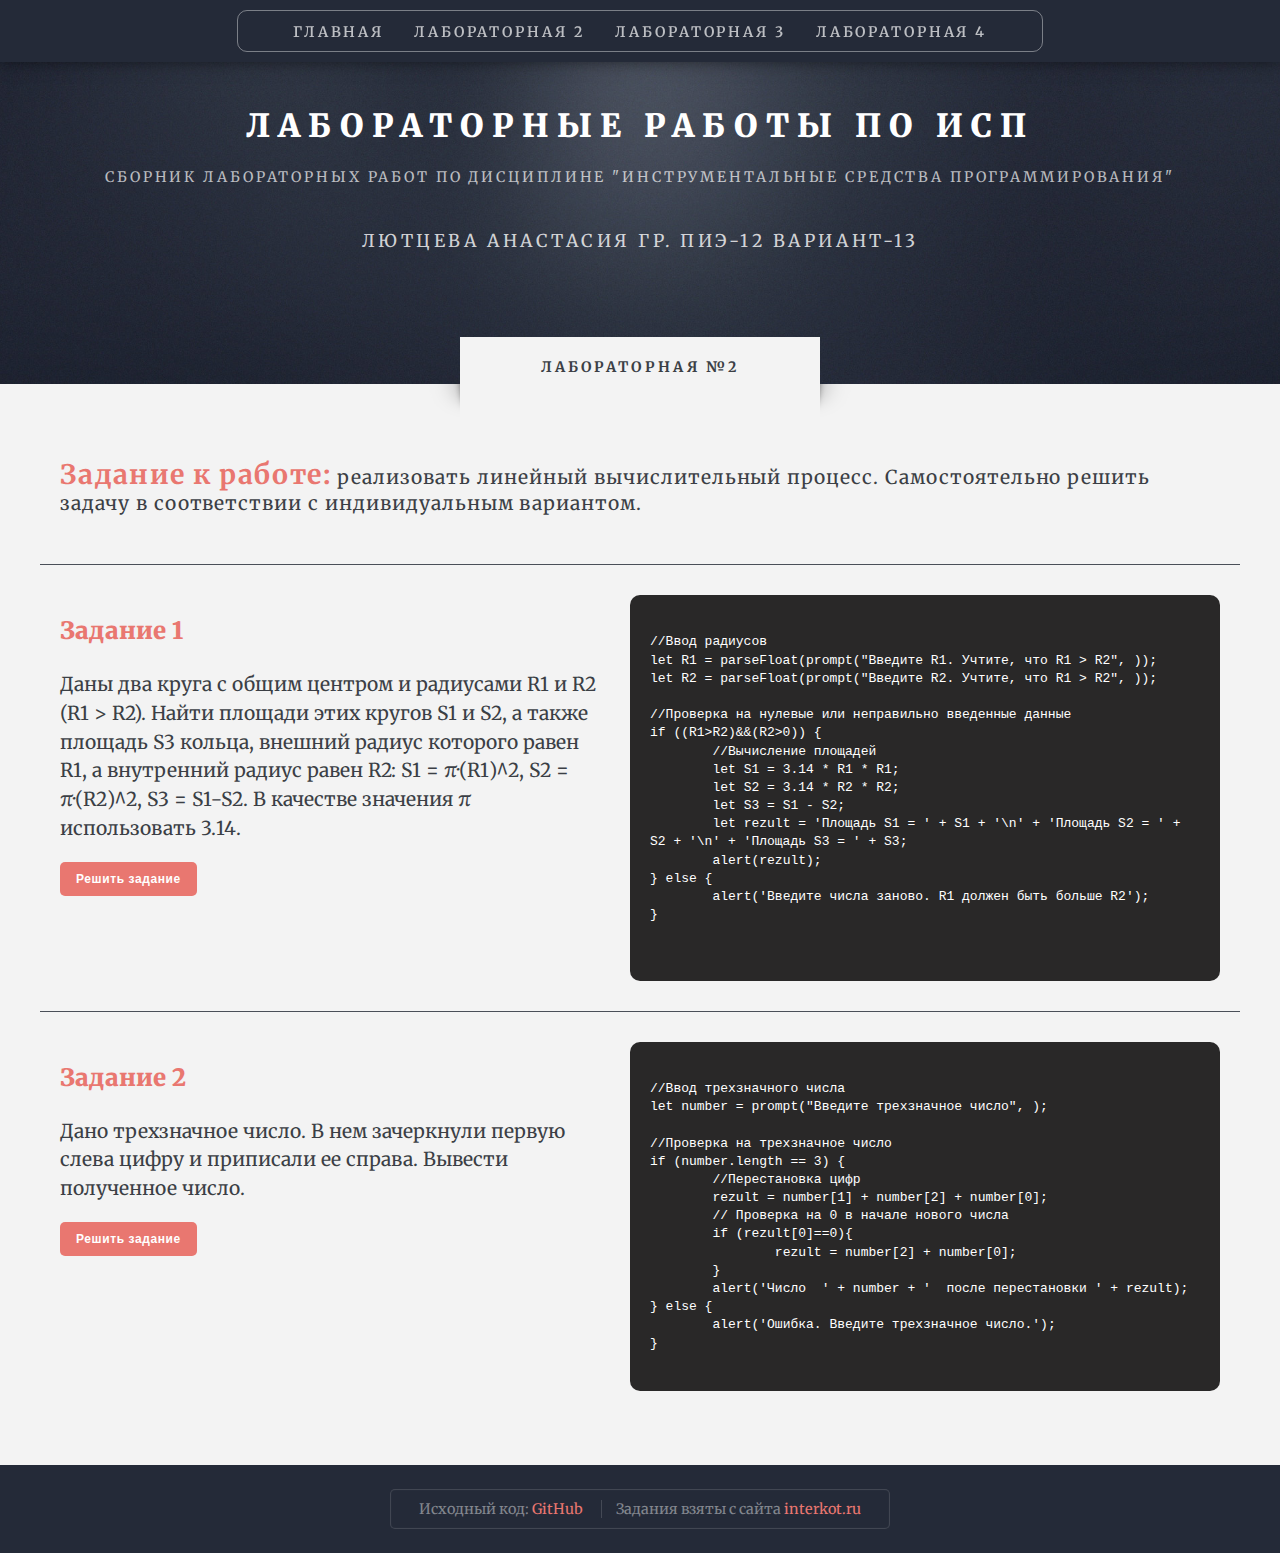
==== pages/lab2.html @ 04cae2e7 "доработан js, именование стилей по БЭМ" ====
<!DOCTYPE HTML>
<html lang="ru">

<head>
	<title>ИСП лабораторные работы</title>
	<meta charset="utf-8">
	<meta name="viewport" content="width=device-width, initial-scale=1">
	<link href="https://fonts.googleapis.com/css2?family=Merriweather:wght@400&display=swap" rel="stylesheet">
	<link rel="stylesheet" href="../css/test.css">
	<link rel="stylesheet" href="../css/header.css">
	<link rel="stylesheet" href="../css/menu.css">
	<link rel="stylesheet" href="../css/contents.css">
	<link rel="stylesheet" href="../css/footer.css">
	<link rel="stylesheet" href="../css/style.css">
</head>

<body>
	<header class="header header__background">
		<nav class="menu" id="display_nav">
			<ul class="menu__list">
				<li class="menu__item"><a class="menu__link" href="../index.html">Главная</a></li>
				<li class="menu__item"><a class="menu__link" href="../pages/lab2.html">Лабораторная 2</a></li>
				<li class="menu__item"><a class="menu__link" href="../pages/lab3.html">Лабораторная 3</a></li>
				<li class="menu__item"><a class="menu__link" href="../pages/lab4.html">Лабораторная 4</a></li>
			</ul>
			<button class="menu__hamburger" onclick="changing_display()">☰</button>
		</nav>

		<div class="header__content">
			<h1 class="header__title">Лабораторные работы по ИСП</h1>
			<p class="header__subtitle">Сборник лабораторных работ по дисциплине "Инструментальные средства
				программирования"</p>
			<p class="header__author">Лютцева Анастасия гр. ПИЭ-12 вариант-13</p>
		</div>
	</header>

	<div class="content content_background">
		<div class="content__title content__title_background-color">Лабораторная №2</div>
		<div class="content__container-lab">
			<div class="content__assignment-to-work">
				<p><strong>Задание к работе:</strong> реализовать линейный вычислительный процесс. Самостоятельно решить
					задачу в соответствии с индивидуальным вариантом.</p>
			</div>
			<hr class="content__hr-shelf">
			<div class="content__assignment">
				<div class="content__assignment-text">
					<h2><strong>Задание 1</strong></h2>
					<p>Даны два круга с общим центром и радиусами R1 и R2 (R1 > R2). Найти площади этих кругов S1 и S2,
						а также площадь S3 кольца, внешний радиус которого равен R1, а внутренний радиус равен R2: S1 =
						π·(R1)^2, S2 = π·(R2)^2, S3 = S1−S2. В качестве значения π использовать 3.14.</p>
					<button class="content__button content__button_background-color" onclick="area_of_circle()">Решить
						задание</button>
				</div>
				<div class="content__assignment-code">
					<code>
//Ввод радиусов
let R1 = parseFloat(prompt("Введите R1. Учтите, что R1 > R2", ));
let R2 = parseFloat(prompt("Введите R2. Учтите, что R1 > R2", ));
	
//Проверка на нулевые или неправильно введенные данные
if ((R1>R2)&&(R2>0)) {
	//Вычисление площадей
	let S1 = 3.14 * R1 * R1;
	let S2 = 3.14 * R2 * R2;
	let S3 = S1 - S2;
	let rezult = 'Площадь S1 = ' + S1 + '\n' + 'Площадь S2 = ' + S2 + '\n' + 'Площадь S3 = ' + S3;
	alert(rezult);
} else {
	alert('Введите числа заново. R1 должен быть больше R2');
}
	
					</code>
				</div>
			</div>
			<hr class="content__hr-shelf">
			<div class="content__assignment">
				<div class="content__assignment-text">
					<h2><strong>Задание 2</strong></h2>
					<p>Дано трехзначное число. В нем зачеркнули первую слева цифру и приписали ее справа. Вывести
						полученное число.</p>
					<button class="content__button content__button_background-color" onclick="transposition()">Решить
						задание</button>
				</div>
				<div class="content__assignment-code">
					<code>
//Ввод трехзначного числа
let number = prompt("Введите трехзначное число", );
	
//Проверка на трехзначное число
if (number.length == 3) {
	//Перестановка цифр
	rezult = number[1] + number[2] + number[0];
	// Проверка на 0 в начале нового числа
	if (rezult[0]==0){
		rezult = number[2] + number[0];
	}
	alert('Число  ' + number + '  после перестановки ' + rezult);
} else {
	alert('Ошибка. Введите трехзначное число.');
}
					</code>
				</div>
			</div>
		</div>
	</div>

	<footer class="footer">
		<div class="footer__content">
			<ul class="footer__list">
				<li class="footer__item">Исходный код: <a class="footer__link"
						href="https://github.com/AnastasiaLutc/lutcevaaa_pie_12">GitHub</a></li>
				<li class="footer__item">Задания взяты с сайта <a class="footer__link"
						href="https://interkot.ru/lessons/basic_programm_1/">interkot.ru</a></li>
			</ul>
		</div>
	</footer>

	<script src="../js/menu_display.js"></script>
	<script src="../js/lab2.js"></script>
</body>

</html>
---- css/header.css ----
.header {
    display: flex;
    align-items: center;
    justify-content: center;
    position: relative;
}

.header__background {
    height: 24em;
    background: url("../images/banner.jpg") center center;
    background-size: cover;
    background-position: center;
    padding: 0;
    margin: 0;
}

.header__content {
    width: 100%;
    text-align: center;
    position: relative;
}

.header__title {
    font-weight: 900;
    text-transform: uppercase;
    color: #fff;
    font-size: 2em;
    letter-spacing: 0.25em;
    margin-top: 0;
}

.header__subtitle {
    color: rgba(255, 255, 255, 0.69);
    text-transform: uppercase;
    margin: 1.25em 0 0 0;
    display: block;
    letter-spacing: 0.2em;
    font-size: 0.9em;
}

.header__author {
    color: rgba(255, 255, 255, 0.8);
    text-transform: uppercase;
    margin: 2.5em 0 1.5em 0;
    display: block;
    letter-spacing: 0.2em;
    font-size: 1.1em;
}

@media screen and (max-width: 1200px) {
    .header__background {
        height: 22em;
    }

    .header__title {
        font-size: 1.6em;
    }

    .header__subtitle,
    .header__author {
        font-size: 0.75em;
    }
}

@media screen and (max-width: 900px) {
    .header__background {
        height: 21em;
    }
}

@media screen and (max-width: 750px) {
    .header__background {
        height: 18em;
    }

    .header__title {
        font-size: 1.3em;
    }

    .header__subtitle,
    .header__author {
        font-size: 0.7em;
    }
}

@media screen and (max-width: 480px) {
    .header__background {
        height: 18em;
    }

    .header__title {
        font-size: 1.15em;
    }

    .header__subtitle,
    .header__author {
        font-size: 0.65em;
    }
}

@media screen and (max-width: 320px) {
    .header__background {
        height: 15em;
    }

    .header__title {
        font-size: 1em;
    }

    .header__subtitle,
    .header__author {
        font-size: 0.5em;
        margin: 1em 0;
    }
}
---- css/menu.css ----
/* Меню */
.menu {
    display: flex;
    justify-content: center;
    background-color: #242A38;
    position: fixed;
    top: 0;
    width: 100%;
    z-index: 1000;
    padding: 10px 0;
    box-shadow: 0 0 15px rgba(0, 0, 0, 0.5);
}

.menu__list {
    list-style: none;
    margin: 0;
    display: flex;
    justify-content: space-between;
    border: 1px solid rgba(255, 255, 255, 0.4);
    border-radius: 10px;
    padding: 10px 40px;
}

.menu__item {
    margin: 0 15px;
}

.menu__link {
    color: rgba(255, 255, 255, 0.7);
    text-transform: uppercase;
    font-weight: 600;
    letter-spacing: 0.2em;
    font-size: 0.9em;
    text-decoration: none;
    transition: color 0.3s ease, border-bottom 0.3s ease;
    border-bottom: 1px solid transparent;
}

.menu__link:hover {
    color: rgba(255, 255, 255, 1);
    border-bottom: 1px solid rgba(255, 255, 255, 0.8);
}

.menu__hamburger {
    display: none; /* Не отображать кнопку по умолчанию */
}

@media screen and (max-width: 1200px) {
    .menu__list {
        justify-content: space-between;
        padding: 15px 40px;
    }

}

@media screen and (max-width: 900px) {
    .menu__list {
        justify-content: space-between;
        padding: 15px 20px;
    }

    .menu__item {
        margin: 0 10px;
    }

}

@media screen and (max-width: 760px) {
    .menu {
        min-height: 34px;
    }

    .menu__list {
        display: none;
        flex-direction: column;
    }
    
    .menu__link {
        font-size: 0.8em;
    }

    .menu.menu_changing-display .menu__list {
        border: none;
        display: block;
        text-align: left;
    }

    .menu__hamburger {
        position: absolute;
        right: 10px;
        top: 10px;
        display: block;
        background: none;
        border: none;
        color: rgba(255, 255, 255, 0.8);
        font-size: 1.5em;
    }
}

@media screen and (max-width: 320px) {
    .menu {
        min-height: 28px;
    }
}
---- css/contents.css ----
.content {
    position: relative;
    padding: 4em 0 4em 0;
}

.content__title {
    position: absolute;
    left: 50%;
    text-align: center;
    text-transform: uppercase;
    display: block;
    font-weight: 700;
    letter-spacing: 0.2em;
    font-size: 0.9em;
    width: 25em;
    height: 3.25em;
    top: -3.25em;
    line-height: 3.25em;
    margin-left: -12.5em;
    padding-top: 0.5em;
}

.content__title:before {
    content: '';
    position: absolute;
    bottom: -28px;
    left: -35px;
    width: 35px;
    height: 35px;
    background: url("../images/shadow.png");
}

.content__title:after {
    transform: scaleX(-1);
    content: '';
    position: absolute;
    bottom: -28px;
    right: -35px;
    width: 35px;
    height: 35px;
    background: url("../images/shadow.png");
}

.content_background {
    background: #f3f3f3;
}

.content__title_background-color {
    background: #f3f3f3;
    color: #3b3f45;
}

.content__container-lab {
    display: flex;
    flex-direction: column;
    padding: 0 40px;
}

.content__assignment-to-work {
    padding: 10px 20px;
}

.content__assignment-to-work strong {
    font-size: 1.4em;
    letter-spacing: 0.05em;
    color:#e97770;
}

.content__assignment-to-work p {
    margin: 0 0 1em 0;
    font-size: 1.2em;
    letter-spacing: 0.05em;
    color:#3b3f45;
}

.content__hr-shelf {
    margin: 20px 0;
    height: 0;
    border: none;
    border-top: 1.5px solid #4a4f58;
}

/* Стиль для вывода задания и кода в две колонки */
.content__assignment {
    display: flex;
    padding: 10px 20px;
    gap: 20px;
}

.content__assignment-text, .content__assignment-code {
    width: 48%; 
}

.content__assignment-text h2 {
    font-size: 1.5em;
    margin-bottom: 1em;
    color:#e97770;
}

.content__assignment-text p {
    font-size: 1.2em;
    line-height: 1.5;
    color:#3b3f45;
}

.content__assignment-text-img {
    margin: 0px 0px 10px;
    width: 100%;
}


.content__assignment-code {
    padding: 20px;
    border-radius: 10px;
    font-family: 'Courier New', monospace;
    font-size: 1em;
    background-color: #292828;
}

.content__assignment-code code {
    display: block;
    white-space: pre-wrap; /* Чтобы длинные строки кода переносились */
    line-height: 1.4;
    color: #fff;
}

.content__assignment-rezult {
    color: #292828;
    background-color: #ffffff;
    padding: 10px;
    border-radius: 10px;
    margin: 10px 0px;
    max-width: 85%;
    min-height: 20px;
    height: fit-content;
}

.content__button {
    display: inline-block;
    padding: 10px 16px;
    font-size: 12px;
    font-weight: bold;
    text-align: center;
    border-radius: 5px;
    letter-spacing: 0.05em;
    cursor: pointer;
    transition: background 0.3s ease, box-shadow 0.3s ease;
    border: none;
}

.content__button_background-color {
    background-color: #e97770;
    color: #fff;
}

.content__button:hover {
    background-color: #d76560;
    box-shadow: 0 4px 15px rgba(0, 0, 0, 0.2);
}

.content__button:active {
    background-color: #c65551;
    box-shadow: inset 0 3px 5px rgba(0, 0, 0, 0.2);
}

.content__assignment-text input {
    color: #292828;
    background-color: #ffffff;
    padding: 10px;
    border-radius: 10px;
    margin: 10px 20px 10px 0px;
    height: 20px;
}


.container-tiles {
    display: flex;
    justify-content: space-evenly;
    flex-wrap: wrap;
    text-align: center;
}

.tile {
    background-color: #fff;
    border-radius: 8px;
    box-shadow: 0 0 10px rgba(0, 0, 0, 0.1);
}

.tile_sizes {
    width: 28%;
    margin-bottom: 20px;
    padding: 20px;
}

.tile__title {
    text-decoration: none;
    transition: color 0.3s ease, border-bottom 0.3s ease;
    color: #e97770;
    border-bottom: 1px solid transparent;
    font-size: 24px;
    margin-bottom: 10px;
}

.tile__title:hover {
    color: rgb(224, 90, 90);
    border-bottom: 1px solid rgba(224, 90, 90, 0.8);
}

.tile__description {
    margin: 0 0 10px 0;
    font-size: 16px;
}

.tile__description strong {
    color: #e97770;
}

.tile__description_margin-top {
    margin-top: 20px;
}

.tile__description_margin-bottom {
    margin-bottom: 20px;
}

.tile__description_text-bold {
    font-weight: bold;
}

.tile__button {
    display: inline-block;
    padding: 10px 16px;
    font-size: 12px;
    font-weight: bold;
    text-align: center;
    border-radius: 5px;
    letter-spacing: 0.05em;
    cursor: pointer;
    transition: background 0.3s ease, box-shadow 0.3s ease;
    text-decoration: none;
}

.tile__button_background-color {
    background-color: #e97770;
    color: #fff;
}

.tile__button:hover {
    background-color: #d76560;
    box-shadow: 0 4px 15px rgba(0, 0, 0, 0.2);
}

.tile__button:active {
    background-color: #c65551;
    box-shadow: inset 0 3px 5px rgba(0, 0, 0, 0.2);
}


@media screen and (max-width: 1200px) {
    .content {
        position: relative;
        padding: 3em 0;
    }

    .content__assignment {
        gap: 10px;
    }

    .tile_sizes {
        width: 27%;
    }

    .tile__title {
        font-size: 1.7em;
    }

    .tile__description {
        font-size: 1em;
    }

    .tile__button {
        padding: 12px 18px;
        font-size: 12px;
    }

}

@media screen and (max-width: 900px) {
    .content__assignment {
        flex-direction: column;
    }

    .content__assignment-text {
        width: 100%; 
    }
    .content__assignment-code {
        width: auto;
    }

    .content__assignment-text h2,
    .content__assignment-to-work strong {
        font-size: 1.4em;
    }

    .content__assignment-text p,
    .content__assignment-to-work p {
        font-size: 1.1em;
    }

    .content__assignment-code {
        padding: 15px;
        font-size: 0.9em;
    }

    .tile_sizes {
        width: 43%;
    }

    .tile__title {
        font-size: 1.6em;
    }

    .tile__description {
        font-size: 0.95em;
    }

    .tile__button {
        padding: 12px 18px;
        font-size: 11px;
    }

}


@media screen and (max-width: 750px) {
    .content__title {
        font-size: 0.75em;
        width: 20em;
        margin-left: -11em;
    }

    .content__container-lab {
        padding: 0 20px;
    }

    .content__assignment-text h2,
    .content__assignment-to-work strong {
        font-size: 1.3em;
    }

    .content__assignment-text p,
    .content__assignment-to-work p {
        font-size: 1em;
    }

    .content__assignment-code {
        padding: 10px;
        font-size: 0.85em;
    }

    .tile_sizes {
        width: 40%;
        margin-bottom: 30px;
        padding: 15px;
    }

    .tile_sizes:last-child {
        margin-bottom: 0;
    }

    .tile__title {
        font-size: 1.5em;
    }

    .tile__description {
        font-size: 0.9em;
    }

    .tile__button {
        padding: 10px 15px;
        font-size: 10px;
    }

}


@media screen and (max-width: 480px) {
    .content {
        position: relative;
        padding: 2em 0;
    }

    .content__title {
        font-size: 0.7em;
        width: 20em;
        margin-left: -10em;
    }

    .content__container-lab {
        padding: 10px 15px;
    }

    .content__assignment-text h2,
    .content__assignment-to-work strong {
        font-size: 1.2em;
    }

    .content__assignment-text p,
    .content__assignment-to-work p {
        font-size: 0.95em;
    }

    .content__assignment-code {
        padding: 8px;
        font-size: 0.8em;
    }

    .tile_sizes {
        width: 80%;
        margin-bottom: 20px;
        padding: 15px;
    }

    .tile_sizes:last-child {
        margin-bottom: 0;
    }

    .tile__title {
        font-size: 1em;
    }

    .tile__description {
        font-size: 0.75em;
    }

    .tile__description_margin-top {
        margin-top: 15px;
    }

    .tile__description_margin-bottom {
        margin-bottom: 15px;
    }

    .tile__button {
        padding: 10px 15px;
        font-size: 9px;
        font-weight: 500;
    }

}


@media screen and (max-width: 340px) {
    .content {
        position: relative;
        padding: 1.5em 0;
    }

    .content__title {
        font-size: 0.6em;
        width: 20em;
        margin-left: -10em;
    }

    .content__container-lab {
        padding: 10px 15px;
    }

    .content__assignment-text h2,
    .content__assignment-to-work strong {
        font-size: 1.2em;
    }

    .assignment-text p {
        font-size: 0.95em;
    }

    .content__assignment-code {
        padding: 8px;
        font-size: 0.8em;
    }

    .tile_sizes {
        width: 80%;
        margin-bottom: 20px;
        padding: 15px;
    }

    .tile_sizes:last-child {
        margin-bottom: 0;
    }

    .tile__title {
        font-size: 1em;
    }

    .tile__description {
        font-size: 0.75em;
    }

    .tile__description_margin-top {
        margin-top: 15px;
    }

    .tile__description_margin-bottom {
        margin-bottom: 15px;
    }

    .tile__button {
        padding: 10px 15px;
        font-size: 9px;
        font-weight: 500;
    }

}
---- css/footer.css ----
.footer {
    background: #242A38;
    color: rgba(255, 255, 255, 0.5);
    padding: 24px 0;
    text-align: center;
}

.footer__list {
    display: inline-block;
    border-radius: 0.35em;
    box-shadow: inset 0px 0px 1px 1px rgba(255, 255, 255, 0.15);
    color: rgba(255, 255, 255, 0.436);
    padding: 0.75em 2em;
    font-size: 0.9em;
    margin: 0;
}

.footer__item {
    display: inline-block;
    margin-left: 1em;
    padding-left: 1em;
    border-left: solid 1px rgba(255, 255, 255, 0.15);
}

.footer__item:first-child {
    border-left: 0;
    margin-left: 0;
    padding-left: 0;
}

.footer__link {
    color: #e97770;
    text-decoration: none;
}

.footer__link:hover {
    text-decoration: underline;
}

@media screen and (max-width: 1200px) {
    .footer {
        padding: 20px 0;
    }

    .footer__list {
        padding: 0.7em 1.8em;
        font-size: 0.8em;
    }
}

@media screen and (max-width: 750px) {
    .footer__list {
        padding: 0.7em 1.8em;
        font-size: 0.75em;
    }
}

@media screen and (max-width: 480px) {
    .footer__list {
        padding: 0.7em 1.8em;
        font-size: 0.6em;
    }
}

@media screen and (max-width: 360px) {

    .footer__list {
        display: inline-flex;
        padding: 0.7em 1.8em;
        font-size: 0.55em;
        flex-direction: column;
    }

    .footer__item {
        border-left: none;
    }

}
---- css/style.css ----
body {
    font-family: 'Merriweather', serif;
    width: 100%;
    margin: 0;
}
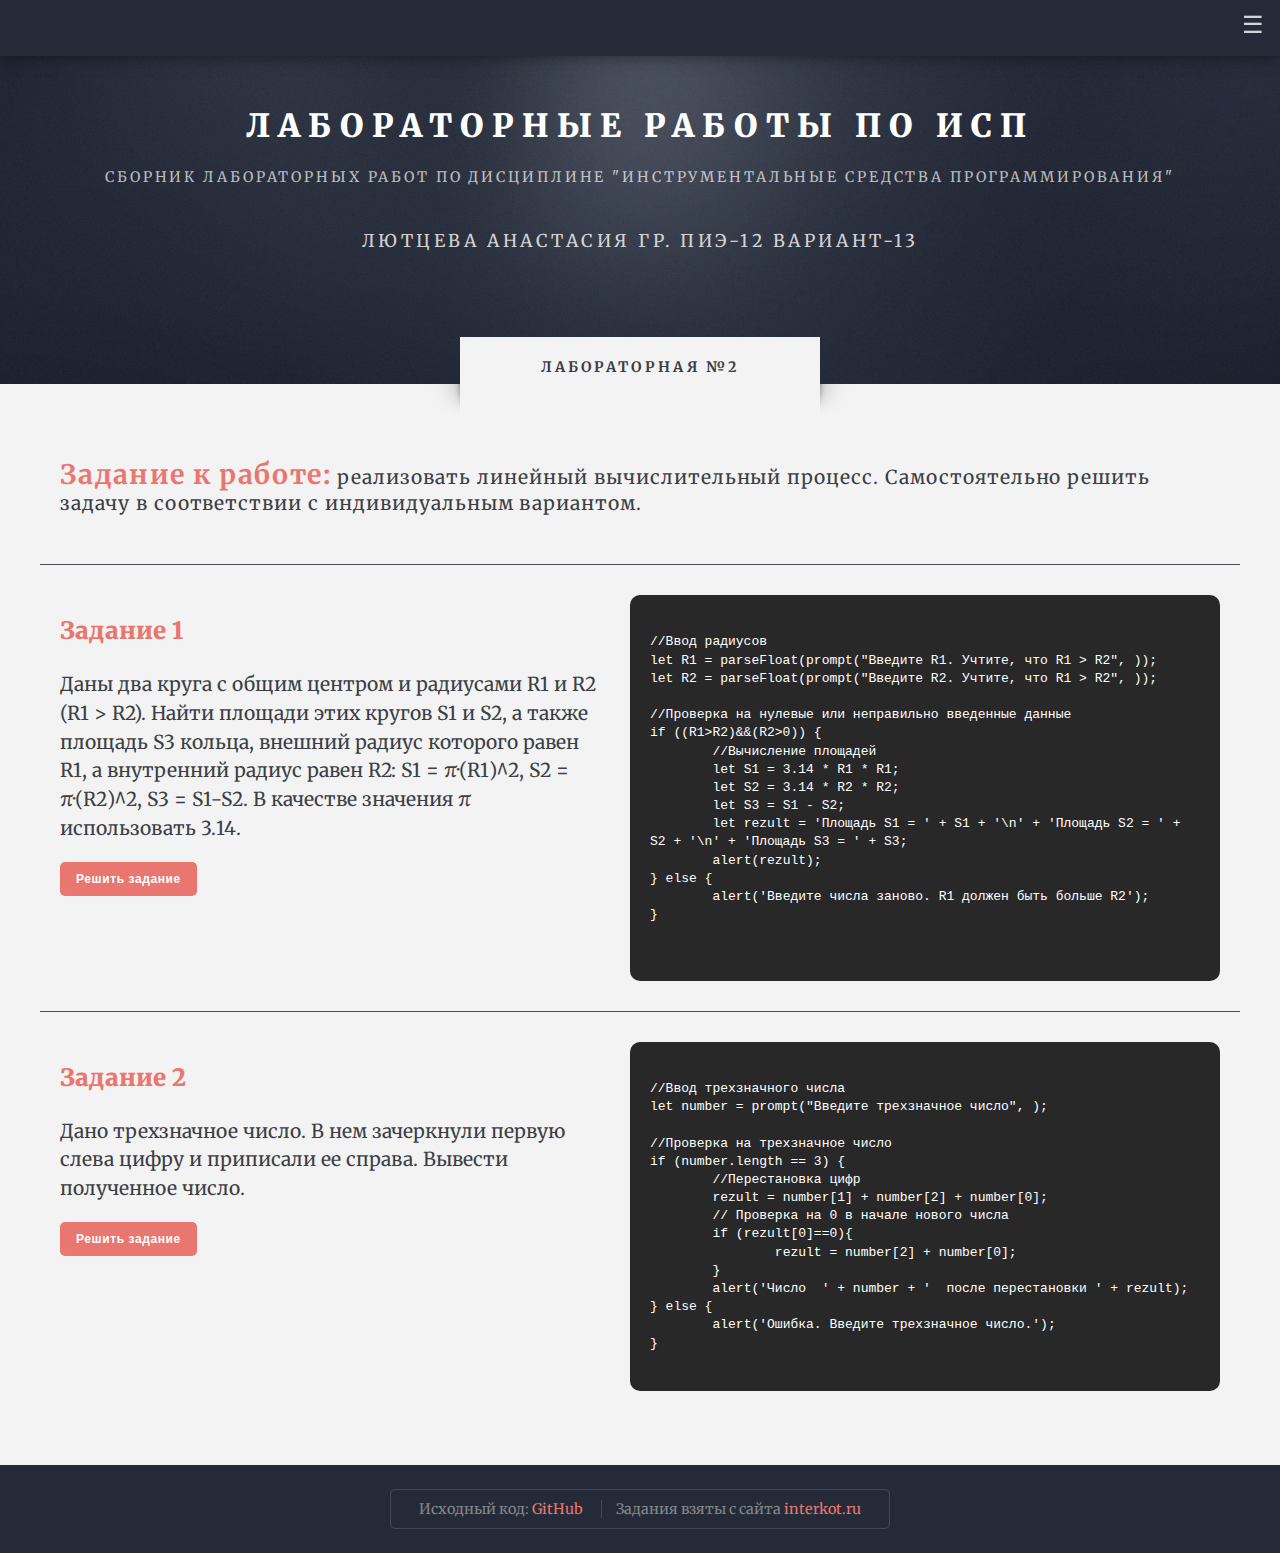
==== commit 17380b78: "закончена работа над 5 лр" ====
--- a/pages/lab2.html
+++ b/pages/lab2.html
@@ -22,6 +22,9 @@
 				<li class="menu__item"><a class="menu__link" href="../pages/lab2.html">Лабораторная 2</a></li>
 				<li class="menu__item"><a class="menu__link" href="../pages/lab3.html">Лабораторная 3</a></li>
 				<li class="menu__item"><a class="menu__link" href="../pages/lab4.html">Лабораторная 4</a></li>
+                <li class="menu__item"><a class="menu__link" href="../pages/lab5.html">Лабораторная 5</a></li>
+				<li class="menu__item"><a class="menu__link" href="../pages/lab6.html">Лабораторная 6</a></li>
+				<li class="menu__item"><a class="menu__link" href="../pages/lab7.html">Лабораторная 7</a></li>
 			</ul>
 			<button class="menu__hamburger" onclick="changing_display()">☰</button>
 		</nav>
--- a/css/menu.css
+++ b/css/menu.css
@@ -45,31 +45,7 @@
     display: none; /* Не отображать кнопку по умолчанию */
 }
 
-@media screen and (max-width: 1200px) {
-    .menu__list {
-        justify-content: space-between;
-        padding: 15px 40px;
-    }
-
-}
-
-@media screen and (max-width: 900px) {
-    .menu__list {
-        justify-content: space-between;
-        padding: 15px 20px;
-    }
-
-    .menu__item {
-        margin: 0 10px;
-    }
-
-}
-
-@media screen and (max-width: 760px) {
-    .menu {
-        min-height: 34px;
-    }
-
+@media screen and (max-width: 1450px) {
     .menu__list {
         display: none;
         flex-direction: column;
@@ -95,6 +71,31 @@
         color: rgba(255, 255, 255, 0.8);
         font-size: 1.5em;
     }
+
+    .menu {
+        min-height: 36px;
+    }
+
+}
+
+/* @media screen and (max-width: 900px) {
+    .menu__list {
+        justify-content: space-between;
+        padding: 15px 20px;
+    }
+
+    .menu__item {
+        margin: 0 10px;
+    }
+
+} */
+
+@media screen and (max-width: 760px) {
+    .menu {
+        min-height: 34px;
+    }
+
+    
 }
 
 @media screen and (max-width: 320px) {
--- a/css/contents.css
+++ b/css/contents.css
@@ -103,12 +103,6 @@
     color:#3b3f45;
 }
 
-.content__assignment-text-img {
-    margin: 0px 0px 10px;
-    width: 100%;
-}
-
-
 .content__assignment-code {
     padding: 20px;
     border-radius: 10px;
--- a/css/style.css
+++ b/css/style.css
@@ -3,3 +3,18 @@
     width: 100%;
     margin: 0;
 }
+
+.image-used-in-lab {
+    position: relative;
+    
+}
+.image-used-in-lab_width-100 {
+    width: 100%;
+}
+.image-used-in-lab_margin-bottom {
+    margin-bottom: 10px;
+}
+.image-used-in-lab_width-auto {
+    width: auto;
+}
+
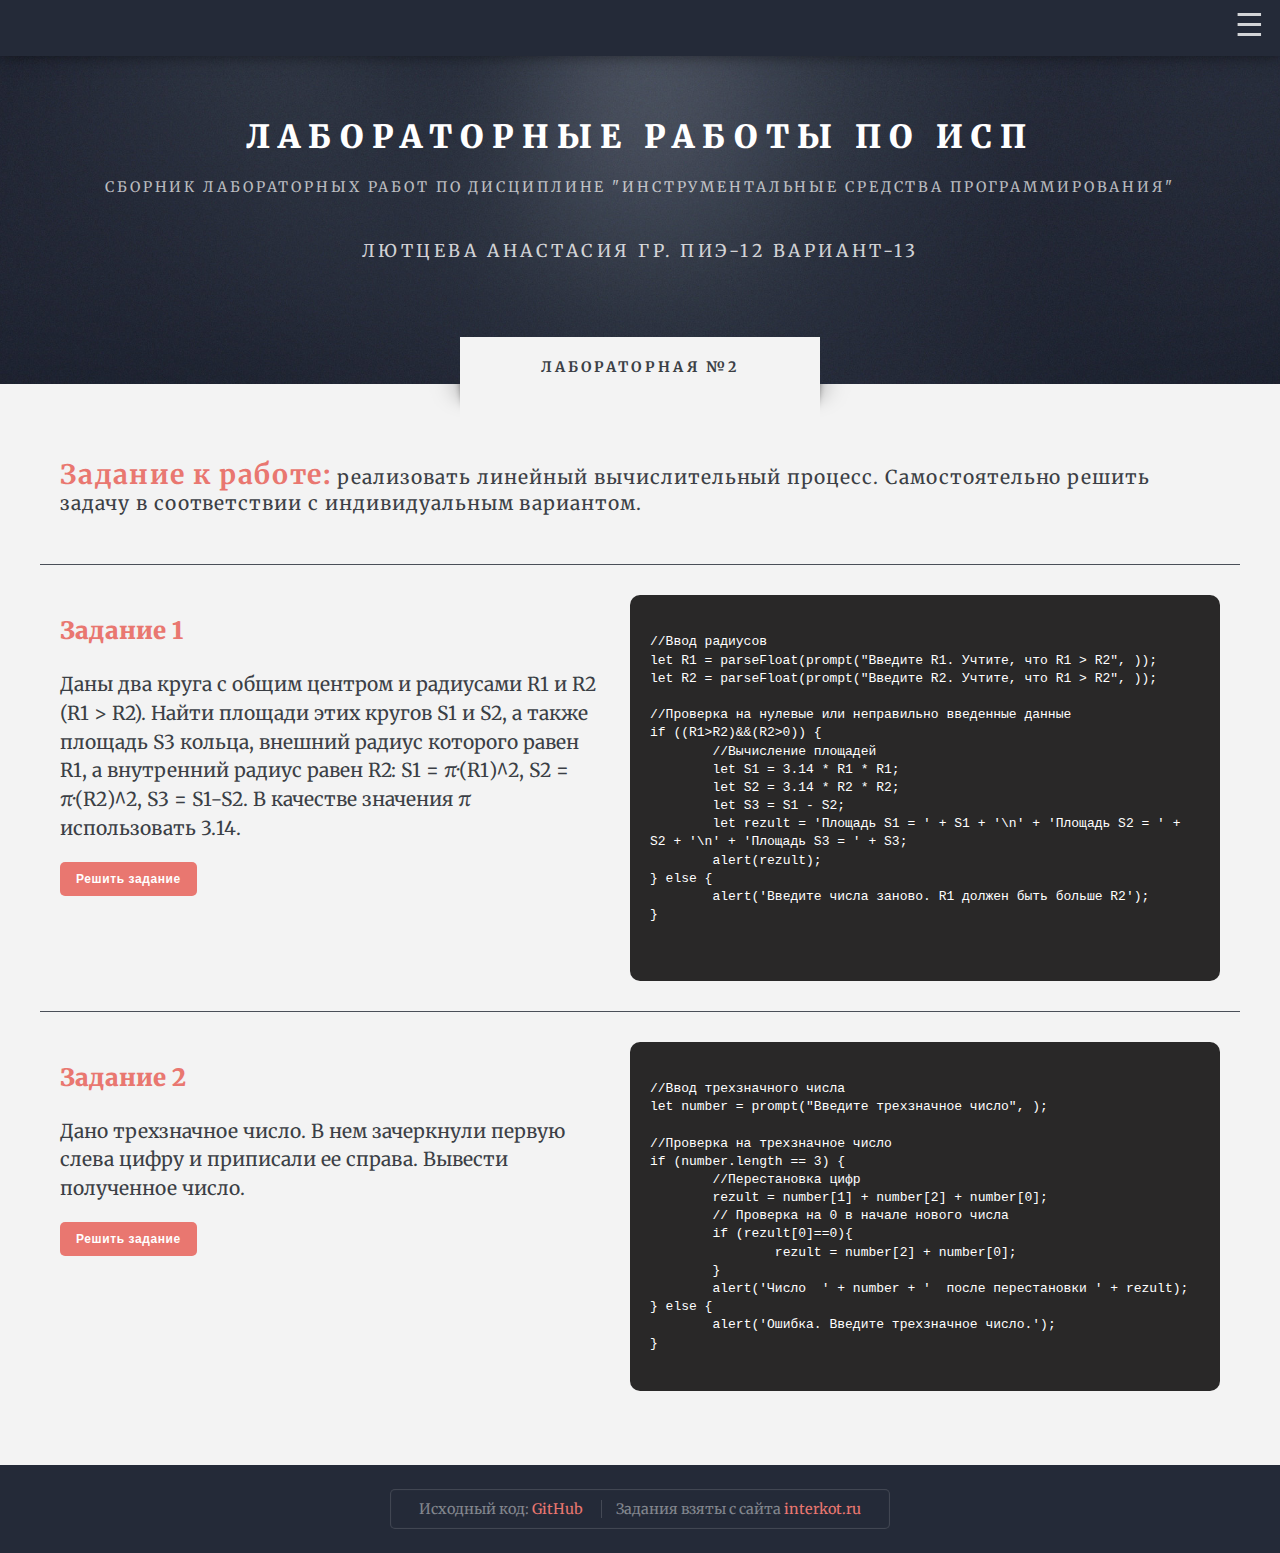
==== commit d5ad75f9: "обновлены ссылки и навигация" ====
--- a/pages/lab2.html
+++ b/pages/lab2.html
@@ -23,8 +23,7 @@
 				<li class="menu__item"><a class="menu__link" href="../pages/lab3.html">Лабораторная 3</a></li>
 				<li class="menu__item"><a class="menu__link" href="../pages/lab4.html">Лабораторная 4</a></li>
                 <li class="menu__item"><a class="menu__link" href="../pages/lab5.html">Лабораторная 5</a></li>
-				<li class="menu__item"><a class="menu__link" href="../pages/lab6.html">Лабораторная 6</a></li>
-				<li class="menu__item"><a class="menu__link" href="../pages/lab7.html">Лабораторная 7</a></li>
+				<li class="menu__item"><a class="menu__link" href="../pages/lab6.html">Лабораторная 6-7</a></li>
 			</ul>
 			<button class="menu__hamburger" onclick="changing_display()">☰</button>
 		</nav>
--- a/css/header.css
+++ b/css/header.css
@@ -26,7 +26,6 @@
     color: #fff;
     font-size: 2em;
     letter-spacing: 0.25em;
-    margin-top: 0;
 }
 
 .header__subtitle {
--- a/css/menu.css
+++ b/css/menu.css
@@ -42,15 +42,16 @@
 }
 
 .menu__hamburger {
-    display: none; /* Не отображать кнопку по умолчанию */
+    display: none;
+    /* Не отображать кнопку по умолчанию */
 }
 
-@media screen and (max-width: 1450px) {
+@media screen and (max-width: 1300px) {
     .menu__list {
         display: none;
         flex-direction: column;
     }
-    
+
     .menu__link {
         font-size: 0.8em;
     }
@@ -64,42 +65,37 @@
     .menu__hamburger {
         position: absolute;
         right: 10px;
-        top: 10px;
+        top: 5px;
         display: block;
         background: none;
         border: none;
         color: rgba(255, 255, 255, 0.8);
-        font-size: 1.5em;
+        font-size: 32px;
     }
 
     .menu {
         min-height: 36px;
     }
-
 }
 
-/* @media screen and (max-width: 900px) {
-    .menu__list {
-        justify-content: space-between;
-        padding: 15px 20px;
-    }
-
-    .menu__item {
-        margin: 0 10px;
-    }
-
-} */
 
 @media screen and (max-width: 760px) {
     .menu {
         min-height: 34px;
     }
 
-    
+    .menu__hamburger {
+        font-size: 28px;
+    }
+
 }
 
-@media screen and (max-width: 320px) {
+@media screen and (max-width: 420px) {
     .menu {
         min-height: 28px;
     }
+
+    .menu__hamburger {
+        font-size: 24px;
+    }
 }